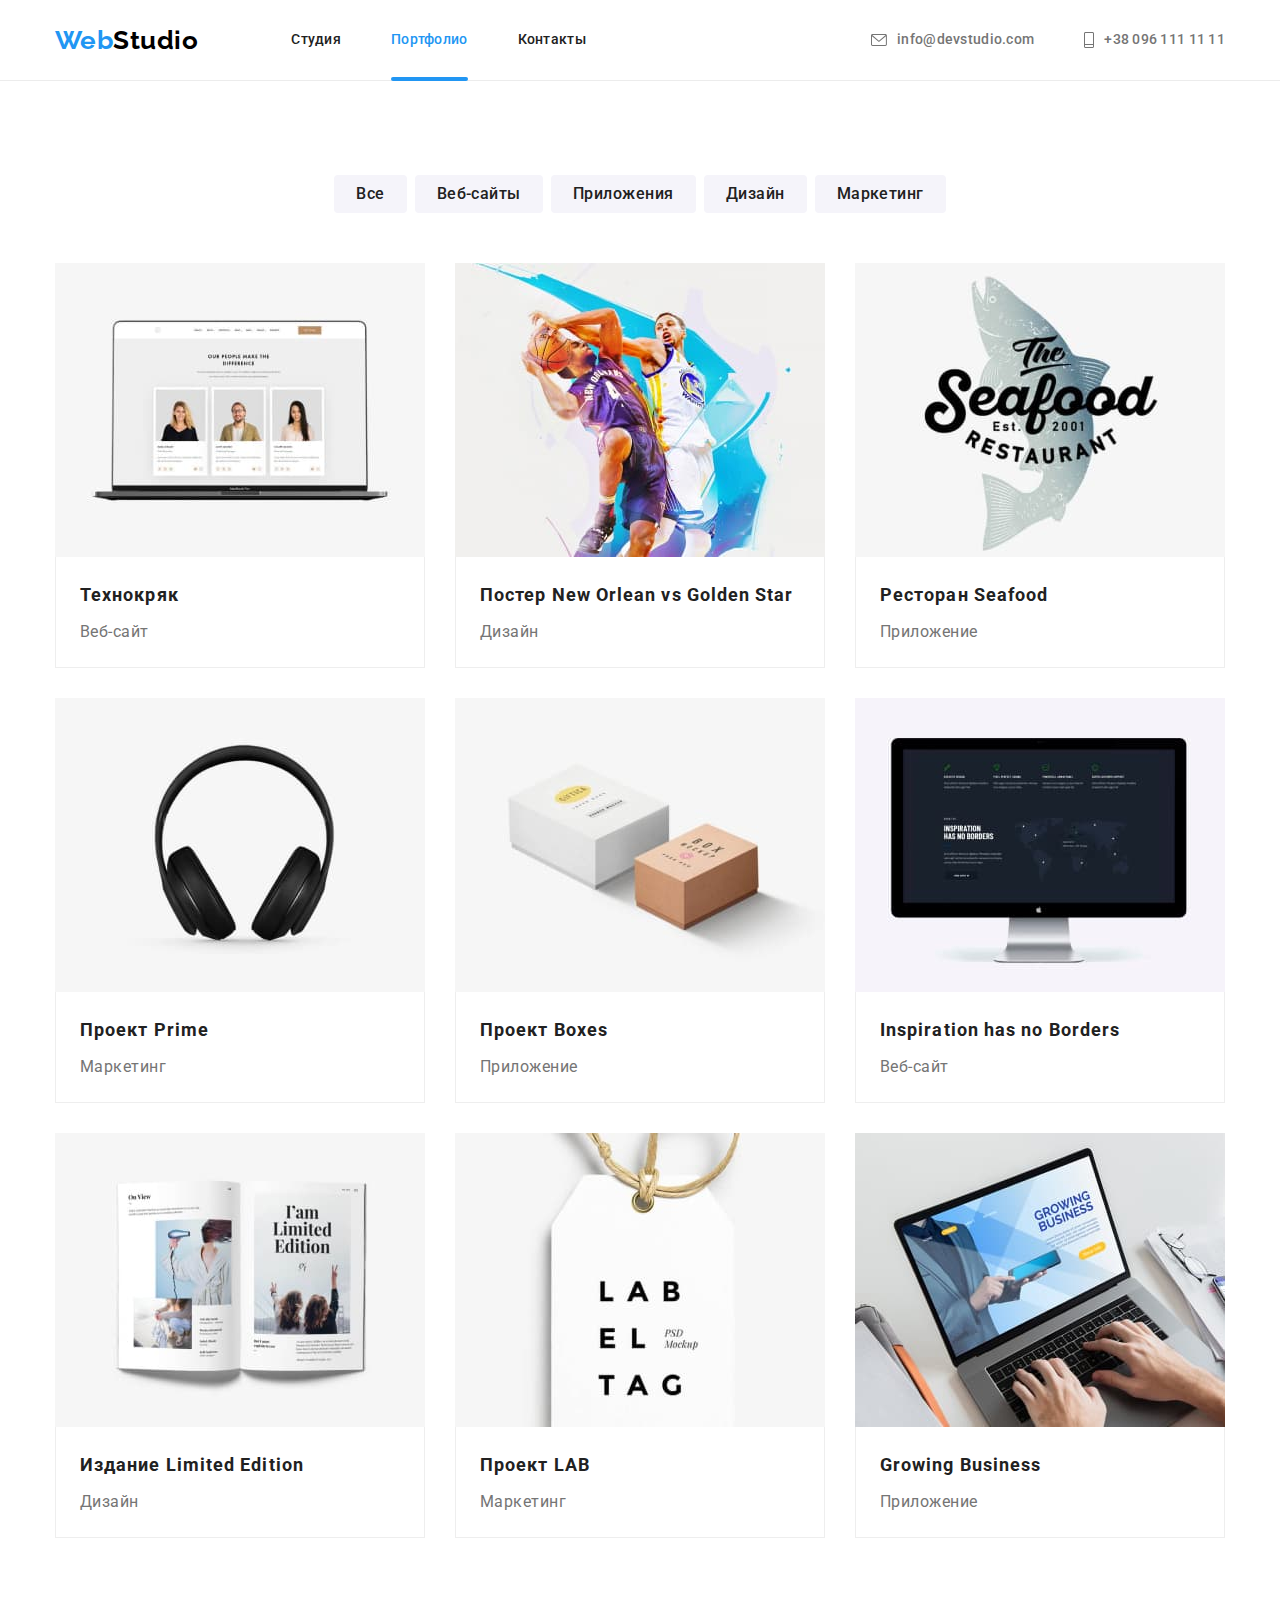
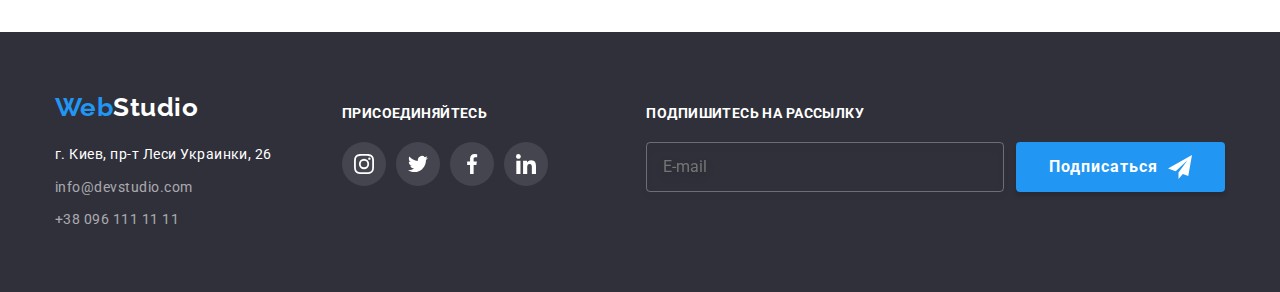
==== portfolio.html @ 1e6743eb "add pages" ====
<!DOCTYPE html>
<html lang="ru">
  <head>
    <meta charset="UTF-8" />
    <meta name="viewport" content="width=device-width, initial-scale=1.0" />
    <title>Portfolio</title>
    <link rel="preconnect" href="https://fonts.gstatic.com" />
    <link
      href="https://fonts.googleapis.com/css2?family=Raleway:wght@700&family=Roboto:wght@400;500;700;900&display=swap"
      rel="stylesheet"
    />
    <!-- <link
      href="https://cdnjs.cloudflare.com/ajax/libs/modern-normalize/1.0.0/modern-normalize.min.css"
    /> -->
    <link rel="stylesheet" href="./css/main.min.css" />
  </head>
  <body>
    <header>
      <div class="container">
        <nav>
          <a href="./index.html" class="logo"
            >Web<span class="primary-logo">Studio</span>
          </a>
          <ul class="site-nav list">
            <li class="item">
              <a href="./index.html" class="link">Студия</a>
            </li>
            <li class="item">
              <a href="" class="link current">Портфолио</a>
            </li>
            <li class="item">
              <a href="" class="link">Контакты</a>
            </li>
          </ul>
        </nav>
        <address class="address">
          <ul class="contacts list">
            <li class="item">
              <a href="mailto:info@devstudio.com" class="contacts-top">
                <svg class="contacts-icon" width="16px" height="12px">
                  <use href="./images/sprite.svg#envelope1"></use>
                </svg>
                info@devstudio.com
              </a>
            </li>
            <li class="item">
              <a href="tel:+380961111111" class="contacts-top">
                <svg class="contacts-icon" width="10px" height="16px">
                  <use href="./images/sprite.svg#Vector1"></use>
                </svg>
                +38 096 111 11 11
              </a>
            </li>
          </ul>
        </address>
      </div>
    </header>
    <main>
      <!-- Наши проекты -->
      <section class="section portfolio">
        <div class="container">
          <h1 class="section-title visually-hidden">Наши проекты</h1>

          <!-- Кнопки фильтра -->
          <ul class="list filter">
            <li>
              <button class="filter-button" type="button">Все</button>
            </li>
            <li>
              <button class="filter-button" type="button">Веб-сайты</button>
            </li>
            <li>
              <button class="filter-button" type="button">Приложения</button>
            </li>
            <li>
              <button class="filter-button" type="button">Дизайн</button>
            </li>
            <li>
              <button class="filter-button" type="button">Маркетинг</button>
            </li>
          </ul>

          <!-- Карточки проекта -->
          <ul class="list projects">
            <li class="project">
              <a href="#">
                <div class="image-content">
                  <img
                    src="./images/технокряк.jpg"
                    alt="Технокряк"
                    width="370"
                  />
                  <p class="image-text">
                    Технокряк это современная площадка распространения
                    коронавируса. Компании используют эту платформу для
                    цифрового шпионажа и атак на защищённые сервера конкурентов.
                  </p>
                </div>
                <div class="portfolio-description">
                  <h2 class="work-title">Технокряк</h2>
                  <p class="project-description">Веб-сайт</p>
                </div>
              </a>
            </li>
            <li class="project">
              <a href="#">
                <div class="image-content">
                  <img
                    src="./images/постер.jpg"
                    alt="Постер New Orlean vs Golden Star"
                    width="370"
                  />
                  <p class="image-text">
                    Технокряк это современная площадка распространения
                    коронавируса. Компании используют эту платформу для
                    цифрового шпионажа и атак на защищённые сервера конкурентов.
                  </p>
                </div>
                <div class="portfolio-description">
                  <h2 class="work-title">Постер New Orlean vs Golden Star</h2>
                  <p class="project-description">Дизайн</p>
                </div>
              </a>
            </li>
            <li class="project">
              <a href="#">
                <div class="image-content">
                  <img
                    src="./images/ресторан.jpg"
                    alt="Ресторан Seafood"
                    width="370"
                  />
                  <p class="image-text">
                    Технокряк это современная площадка распространения
                    коронавируса. Компании используют эту платформу для
                    цифрового шпионажа и атак на защищённые сервера конкурентов.
                  </p>
                </div>
                <div class="portfolio-description">
                  <h2 class="work-title">Ресторан Seafood</h2>
                  <p class="project-description">Приложение</p>
                </div>
              </a>
            </li>
            <li class="project">
              <a href="#">
                <div class="image-content">
                  <img
                    src="./images/наушники.jpg"
                    alt="Проект Prime"
                    width="370"
                  />
                  <p class="image-text">
                    Технокряк это современная площадка распространения
                    коронавируса. Компании используют эту платформу для
                    цифрового шпионажа и атак на защищённые сервера конкурентов.
                  </p>
                </div>
                <div class="portfolio-description">
                  <h2 class="work-title">Проект Prime</h2>
                  <p class="project-description">Маркетинг</p>
                </div>
              </a>
            </li>
            <li class="project">
              <a href="#">
                <div class="image-content">
                  <img
                    src="./images/коробки.jpg"
                    alt="Проект Boxes"
                    width="370"
                  />
                  <p class="image-text">
                    Технокряк это современная площадка распространения
                    коронавируса. Компании используют эту платформу для
                    цифрового шпионажа и атак на защищённые сервера конкурентов.
                  </p>
                </div>
                <div class="portfolio-description">
                  <h2 class="work-title">Проект Boxes</h2>
                  <p class="project-description">Приложение</p>
                </div>
              </a>
            </li>
            <li class="project">
              <a href="#">
                <div class="image-content">
                  <img
                    src="./images/inspirations.jpg"
                    alt="inspiration"
                    width="370"
                  />
                  <p class="image-text">
                    Технокряк это современная площадка распространения
                    коронавируса. Компании используют эту платформу для
                    цифрового шпионажа и атак на защищённые сервера конкурентов.
                  </p>
                </div>
                <div class="portfolio-description">
                  <h2 class="work-title">Inspiration has no Borders</h2>
                  <p class="project-description">Веб-сайт</p>
                </div>
              </a>
            </li>
            <li class="project">
              <a href="#">
                <div class="image-content">
                  <img
                    src="./images/издание.jpg"
                    alt="limited edition"
                    width="370"
                  />
                  <p class="image-text">
                    Технокряк это современная площадка распространения
                    коронавируса. Компании используют эту платформу для
                    цифрового шпионажа и атак на защищённые сервера конкурентов.
                  </p>
                </div>
                <div class="portfolio-description">
                  <h2 class="work-title">Издание Limited Edition</h2>
                  <p class="project-description">Дизайн</p>
                </div>
              </a>
            </li>
            <li class="project">
              <a href="#">
                <div class="image-content">
                  <img
                    src="./images/проект_lab.jpg"
                    alt="роект LAB"
                    width="370"
                  />
                  <p class="image-text">
                    Технокряк это современная площадка распространения
                    коронавируса. Компании используют эту платформу для
                    цифрового шпионажа и атак на защищённые сервера конкурентов.
                  </p>
                </div>
                <div class="portfolio-description">
                  <h2 class="work-title">Проект LAB</h2>
                  <p class="project-description">Маркетинг</p>
                </div>
              </a>
            </li>
            <li class="project">
              <a href="#">
                <div class="image-content">
                  <img
                    src="./images/growing_business.jpg"
                    alt="growing business"
                    width="370"
                  />
                  <p class="image-text">
                    Технокряк это современная площадка распространения
                    коронавируса. Компании используют эту платформу для
                    цифрового шпионажа и атак на защищённые сервера конкурентов.
                  </p>
                </div>
                <div class="portfolio-description">
                  <h2 class="work-title">Growing Business</h2>
                  <p class="project-description">Приложение</p>
                </div>
              </a>
            </li>
          </ul>
        </div>
      </section>
    </main>

    <!-- Футер -->
    <footer>
      <div class="container footer">
        <div class="container-footer">
          <a href="./index.html" class="logo footer"
            >Web<span class="secondary-logo">Studio</span>
          </a>
          <address>
            <ul class="list">
              <li class="address-item">
                <a class="address primary" href="#"
                  >г. Киев, пр-т Леси Украинки, 26</a
                >
              </li>
              <li class="address-item">
                <a class="address" href="mailto:info@devstudio.com"
                  >info@devstudio.com</a
                >
              </li>
              <li>
                <a class="address" href="tel:+380961111111"
                  >+38 096 111 11 11</a
                >
              </li>
            </ul>
          </address>
        </div>
        <div class="container-footer">
          <p>Присоединяйтесь</p>
          <ul class="social-list footer">
            <li class="socials footer">
              <a class="social-link footer" href="">
                <svg class="button-icon footer" width="20px" height="20px">
                  <use href="./images/sprite.svg#instagram1"></use>
                </svg>
              </a>
            </li>
            <li class="socials footer">
              <a class="social-link footer" href="">
                <svg class="button-icon footer" width="20px" height="20px">
                  <use href="./images/sprite.svg#twitter1"></use>
                </svg>
              </a>
            </li>
            <li class="socials footer">
              <a class="social-link footer" href="">
                <svg class="button-icon footer" width="20px" height="20px">
                  <use href="./images/sprite.svg#facebook1"></use>
                </svg>
              </a>
            </li>
            <li class="socials footer">
              <a class="social-link footer" href="">
                <svg class="button-icon footer" width="20px" height="20px">
                  <use href="./images/sprite.svg#linkedin1"></use>
                </svg>
              </a>
            </li>
          </ul>
        </div>
        <div class="container-footer subscribe">
          <p>Подпишитесь на рассылку</p>
          <form>
            <div class="form-field footer">
              <label for="mail-footer" class="form-label"></label>
              <input
                class="footer-input"
                type="email"
                name="mail-footer"
                id="mail-footer"
                placeholder="E-mail"
              />
              <button type="submit" class="button subscribe">
                Подписаться
                <svg class="subscribe-icon" width="24px" height="24px">
                  <use href="./images/sprite.svg#send"></use>
                </svg>
              </button>
            </div>
          </form>
        </div>
      </div>
    </footer>
  </body>
</html>
---- css/main.min.css ----
/*! modern-normalize v1.0.0 | MIT License | https://github.com/sindresorhus/modern-normalize */*,*::before,*::after{box-sizing:border-box}:root{-moz-tab-size:4;tab-size:4}html{line-height:1.15;-webkit-text-size-adjust:100%}body{margin:0}body{font-family:system-ui,-apple-system,"Segoe UI",Roboto,Helvetica,Arial,sans-serif,"Apple Color Emoji","Segoe UI Emoji"}hr{height:0;color:inherit}abbr[title]{text-decoration:underline dotted}b,strong{font-weight:bolder}code,kbd,samp,pre{font-family:ui-monospace, SFMono-Regular, Consolas, "Liberation Mono", Menlo, monospace;font-size:1em}small{font-size:80%}sub,sup{font-size:75%;line-height:0;position:relative;vertical-align:baseline}sub{bottom:-0.25em}sup{top:-0.5em}table{text-indent:0;border-color:inherit}button,input,optgroup,select,textarea{font-family:inherit;font-size:100%;line-height:1.15;margin:0}button,select{text-transform:none}button,[type="button"],[type="reset"],[type="submit"]{-webkit-appearance:button}::-moz-focus-inner{border-style:none;padding:0}:-moz-focusring{outline:1px dotted ButtonText}:-moz-ui-invalid{box-shadow:none}legend{padding:0}progress{vertical-align:baseline}::-webkit-inner-spin-button,::-webkit-outer-spin-button{height:auto}[type="search"]{-webkit-appearance:textfield;outline-offset:-2px}::-webkit-search-decoration{-webkit-appearance:none}::-webkit-file-upload-button{-webkit-appearance:button;font:inherit}summary{display:list-item}html{box-sizing:border-box}*,*::before,*::after{box-sizing:inherit}.container{margin-left:auto;margin-right:auto;width:1200px;padding-left:15px;padding-right:15px}body{margin:0;background-color:#fff;color:#757575;font-family:roboto, sans-serif;font-weight:400;letter-spacing:0.03em}img{display:block;max-width:100%;height:auto}h2,h3{margin-top:0px;color:#212121;text-align:center}a{display:block;text-decoration:none}section{padding-bottom:94px}.list,.team-list{padding:0;margin:0;list-style:none}.visually-hidden{position:absolute;width:1px;height:1px;margin:-1px;border:0;padding:0;clip:rect(0 0 0 0);overflow:hidden}.section-title{margin-bottom:50px;font-weight:700;font-size:36px;line-height:1.16}header{border-bottom:1px solid #ececec}header>.container,nav{display:flex;align-items:center}.contacts-icon{display:block;margin-right:10px}.contacts-top{display:flex;align-items:center;padding:32px 0px;fill:#757575;transition:all 250ms cubic-bezier(0.4, 0, 0.2, 1)}.contacts-top:hover,.contacts-top:focus{fill:#2196f3}.logo{color:#2196f3;font-family:raleway, sans-serif;font-weight:700;font-size:26px;line-height:1.19}.primary-logo{color:#000000}.secondary-logo{color:#fff}.site-nav{display:flex;margin-left:93px}.site-nav .item:not(:last-child){margin-right:50px}.site-nav a{color:#212121;font-weight:500;font-size:14px;line-height:1.14;letter-spacing:0.02em}.link{padding-top:32px;padding-bottom:32px;transition:color 250ms cubic-bezier(0.4, 0, 0.2, 1)}.site-nav .link:hover,.site-nav .link:focus,.site-nav .link.current,.contacts a:hover,.contacts a:focus{color:#2196f3}.link.current{position:relative}.site-nav .link.current::after{content:"";display:block;width:100%;height:4px;position:absolute;bottom:-1px;background:#2196f3;border-radius:2px}.contacts.list .item+.item{margin-left:50px}.contacts a{color:#757575;font-style:normal;font-weight:500;font-size:14px;line-height:1.14;letter-spacing:0.02em}.contacts.list{display:flex;align-items:center}.container>address{margin-left:auto}.section-title{margin-bottom:50px;font-weight:700;font-size:36px;line-height:1.16}.hero{max-width:1600px;height:600px;margin-left:auto;margin-right:auto;padding-top:200px;padding-bottom:200px;background-color:#2f303a;text-align:center;background-image:linear-gradient(to right, rgba(47,48,58,0.4), rgba(47,48,58,0.4)),url(../images/Hero-image.jpg);background-repeat:no-repeat;background-position:center;background-size:cover}.hero-title{margin-top:0px;margin-bottom:30px;color:#fff;letter-spacing:0.06em;text-transform:uppercase;font-weight:900;font-size:44px;line-height:1.36}.button{display:inline-block;height:50px;min-width:200px;padding:10px 32px 9px;text-align:center;font-weight:700;font-size:16px;line-height:1.88;letter-spacing:0.06em;color:#fff;background-color:#2196f3;box-shadow:0px 4px 4px rgba(0,0,0,0.15);border:1px solid transparent;border-radius:4px;cursor:pointer;transition:background-color 250ms cubic-bezier(0.4, 0, 0.2, 1)}.button:hover,.button:focus{background-color:#188ce8}.section.features{padding-top:94px}.features-title{font-weight:700;font-size:14px;line-height:1.14;letter-spacing:0.03em;text-transform:uppercase;text-align:left}.features-item{width:270px;font-size:14px;line-height:1.71}.features-icon{display:flex;align-items:center;justify-content:center;width:270px;height:120px;margin-bottom:30px;background-color:#f5f4fa;border-radius:4px}.features-item:not(:last-child){margin-right:30px}.features-list{display:flex;flex-wrap:wrap}.features-item p{margin-top:0px}.features-item h3{margin-bottom:10px}.list.doing{display:flex;flex-wrap:wrap}.item.doing{margin-right:30px;position:relative}.item.doing:nth-child(3){margin-right:0px}.doing-description{display:block;padding-top:27px;width:100%;height:70px;position:absolute;bottom:0px;background:rgba(47,48,58,0.8);color:#fff;font-weight:700;font-size:14px;line-height:1.14;letter-spacing:0.03em;text-align:center;text-transform:uppercase}.section-team{padding-top:94px}.team-list{display:flex;flex-wrap:wrap}.team-list>li{margin-right:30px;background-color:#fff;box-shadow:0px 1px 3px rgba(0,0,0,0.12),0px 1px 1px rgba(0,0,0,0.14),0px 2px 1px rgba(0,0,0,0.2);border-radius:0px 0px 4px 4px}.team-list>li:nth-child(4){margin-right:0px}.team-list img{margin-bottom:30px}.team-list h3{margin-bottom:10px}.section-team{background-color:#f5f4fa}.employee-title{font-weight:500;font-size:16px;line-height:1.19;letter-spacing:0.03em}.team-list p{margin-top:0px;margin-bottom:16px;text-align:center;font-size:16px;line-height:1.19}.social-list{display:flex;padding:0px;margin-bottom:30px;justify-content:center}.socials{display:inline-flex}.socials:not(:last-child){margin-right:10px}.social-link{display:flex;width:44px;height:44px;align-items:center;justify-content:center;border-radius:50%;fill:#afb1b8;transition:all 250ms cubic-bezier(0.4, 0, 0.2, 1)}.social-link:hover,.social-link:focus{cursor:pointer;background-color:#2196f3;border-radius:50%;fill:#fff}.section.clients{padding-top:94px}.clients-list{display:flex}.clients-item:not(:last-child){margin-right:30px}.clients-link{display:inline-flex;flex-wrap:wrap;width:170px;height:90px;align-items:center;justify-content:center;border:1px solid #afb1b8;border-radius:4px;fill:#afb1b8;transition:all 250ms cubic-bezier(0.4, 0, 0.2, 1)}.clients-link:hover,.clients-link:focus{cursor:pointer;border:1px solid #2196f3;fill:#2196f3}.container.footer{display:flex}.container-footer{display:inline-block;margin-right:70px}.container-footer.subscribe{margin-left:auto;margin-right:0px}.container.footer{display:flex}.container-footer{display:inline-block;margin-right:70px}.container-footer.subscribe{margin-left:auto;margin-right:0px}footer{padding-top:60px;padding-bottom:60px;background-color:#2f303a}.logo.footer{display:block;margin-bottom:20px}li .address{color:rgba(255,255,255,0.6);font-style:normal;font-size:14px;line-height:1.71}.address-item{padding-bottom:9px}.social-list.footer{margin:0}li .primary{color:#fff}.social-link.footer{fill:#fff;background:rgba(255,255,255,0.1);border-radius:50%}.social-link.footer:hover,.social-link.footer:focus{background:#2196f3}.container-footer>p{margin-bottom:20px;text-transform:uppercase;font-size:14px;line-height:1.14;font-weight:700;letter-spacing:0.03em;color:#fff}.form-field.footer{display:flex;flex-direction:row}.button.subscribe{display:inline-flex;align-items:center}.subscribe-icon{margin-left:10px;fill:#fff}.form-field .footer-input{padding-left:16px}.list.filter{display:flex;margin-bottom:50px;justify-content:center}.list.filter>li:not(:last-child){margin-right:8px}.filter-button{padding:6px 22px;text-align:center;font-family:roboto, sans-serif;color:#212121;font-weight:500;font-size:16px;line-height:1.62;letter-spacing:0.03em;background-color:#f5f4fa;border-radius:4px;border-style:none;cursor:pointer;transition:all 250ms cubic-bezier(0.4, 0, 0.2, 1)}.filter-button:hover,.filter-button:focus{padding:6px 22px;text-align:center;font-family:inherit;color:#fff;font-weight:500;font-size:16px;line-height:1.62;letter-spacing:0.03em;background-color:#2196f3;border-radius:4px;border-style:none;box-shadow:0px 3px 1px rgba(0,0,0,0.1),0px 1px 2px rgba(0,0,0,0.08),0px 2px 2px rgba(0,0,0,0.12)}.list.projects{display:flex;flex-wrap:wrap}.projects a{color:#757575;transition:250ms cubic-bezier(0.4, 0, 0.2, 1)}.project{box-sizing:border-box;width:370px;margin-right:30px;margin-bottom:30px;background-color:#fff}.projects a:hover,.projects a:focus{box-shadow:0px 1px 1px rgba(0,0,0,0.12),0px 4px 4px rgba(0,0,0,0.06),1px 4px 6px rgba(0,0,0,0.16)}.project:nth-child(3n){margin-right:0px}.work-title{margin-bottom:4px;text-align:left;font-weight:700;font-size:18px;line-height:2;letter-spacing:0.06em}.project-description{margin-top:0px;margin-bottom:0px;font-size:16px;line-height:1.87}.section.portfolio{padding-top:94px;padding-bottom:64px}.portfolio-description{padding:20px 24px;background-color:#fff;border-right:1px solid #eee;border-bottom:1px solid #eee;border-left:1px solid #eee}.image-content{position:relative;overflow:hidden}.image-text{position:absolute;top:0;left:0;opacity:0;transform:translateY(100%);transition:250ms cubic-bezier(0.4, 0, 0.2, 1);width:100%;height:100%;margin:0px;padding:63px 24px;overflow:hidden;background:rgba(33,150,243,0.9);color:#fff;font-weight:400;font-size:18px;line-height:1.56;letter-spacing:0.03em}.projects a:hover .image-text,.projects a:focus .image-text{opacity:1;transform:translateY(0)}.backdrop{position:fixed;top:0;left:0;width:100%;height:100%;opacity:1;transition:opacity 250ms cubic-bezier(0.4, 0, 0.2, 1);background:rgba(0,0,0,0.2)}.backdrop.is-hidden{opacity:0;pointer-events:none}.backdrop.is-hidden .modal{transform:translate(-50%, -50%) scale(1.1)}.modal{position:absolute;top:50%;left:50%;width:528px;height:581px;padding:40px;background:#fff;box-shadow:0px 1px 3px rgba(0,0,0,0.12),0px 1px 1px rgba(0,0,0,0.14),0px 2px 1px rgba(0,0,0,0.2);border-radius:4px;text-align:center;transform:translate(-50%, -50%) scale(1);transition:transform 250ms cubic-bezier(0.4, 0, 0.2, 1)}.modal-button{position:absolute;display:flex;top:8px;right:8px;padding:0px;margin:0px;width:30px;height:30px;align-items:center;justify-content:center;background:#fff;border:1px solid rgba(0,0,0,0.1);border-radius:50%;cursor:pointer;transition:fill 250ms cubic-bezier(0.4, 0, 0.2, 1)}.modal-button:hover,.modal-button:focus{fill:#2196f3}.form-title{display:block;margin-bottom:12px;font-weight:700;font-size:20px;line-height:1.15;text-align:center;letter-spacing:0.03em;color:#212121}.form-field{position:relative;margin-bottom:10px;display:flex;flex-direction:column;text-align:start}.form-field.textarea{margin-bottom:20px}.form-field label{margin-bottom:4px}.form-field input{box-sizing:border-box;height:40px;padding-left:42px;border-radius:4px;border:1px solid rgba(33,33,33,0.2)}textarea{box-sizing:border-box;height:120px;resize:none;padding:12px 16px;border-radius:4px;border:1px solid rgba(33,33,33,0.2);font-family:roboto, sans-serif;font-weight:400;letter-spacing:0.03em}.form-label{font-weight:400;font-size:12px;line-height:1.17;letter-spacing:0.01em;color:#757575;cursor:pointer}.label{cursor:pointer}.form-field textarea::placeholder{font-weight:400;font-size:14px;line-height:1.14;letter-spacing:0.01em;color:rgba(117,117,117,0.5)}.form-field .footer-input{width:358px;height:50px;margin-right:12px;background:none;border:1px solid rgba(255,255,255,0.3);box-sizing:border-box;filter:drop-shadow(0px 4px 4px rgba(0,0,0,0.15));border-radius:4px;color:#fff}.form-icon{display:inline-block;position:absolute;left:12px;bottom:11px;transition:fill 250ms cubic-bezier(0.4, 0, 0.2, 1)}.form-input:focus ~ .form-icon{fill:#2196f3}.form-input:focus,textarea:focus{outline:transparent;border-color:#2196f3;transition:border-color 250ms cubic-bezier(0.4, 0, 0.2, 1)}.accept{display:inline-flex;margin-bottom:30px;font-size:14px}.accept-link{display:inline;text-decoration:underline;margin-left:4px;color:#2196f3}.checkbox{position:absolute;width:1px;height:1px;margin:-1px;border:0;padding:0;clip:rect(0 0 0 0);overflow:hidden}.label{position:relative;display:inline-flex}.check-icon{display:inline-block;width:16px;height:15px;margin-right:8px;border:2px solid #212121;border-radius:2px;transition:250ms cubic-bezier(0.4, 0, 0.2, 1)}.checkbox:checked ~ .check-icon{background-color:#2196f3;border-color:#2196f3}.checkbox:checked ~ .check-svg{opacity:1}.check-svg{position:absolute;top:0px;left:0px;opacity:0;transition:opacity 250ms cubic-bezier(0.4, 0, 0.2, 1)}
/*# sourceMappingURL=main.min.css.map */
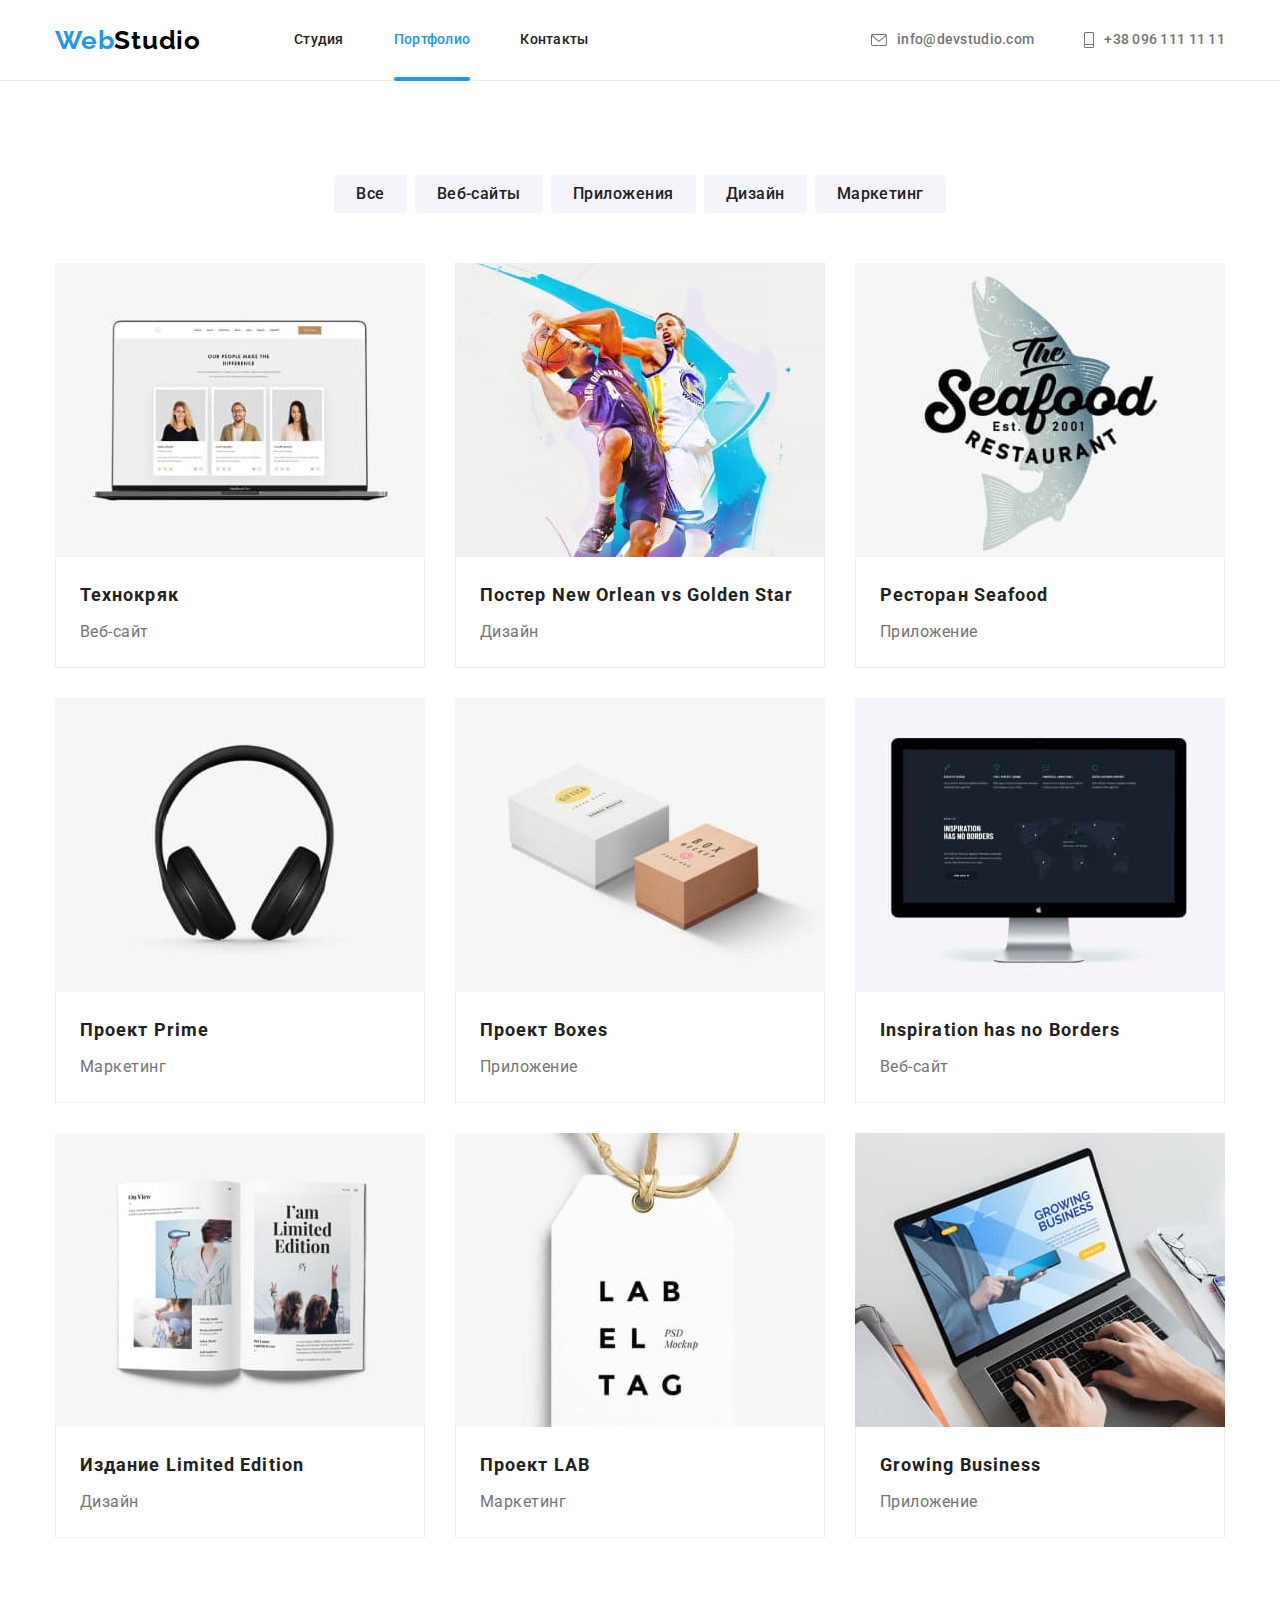
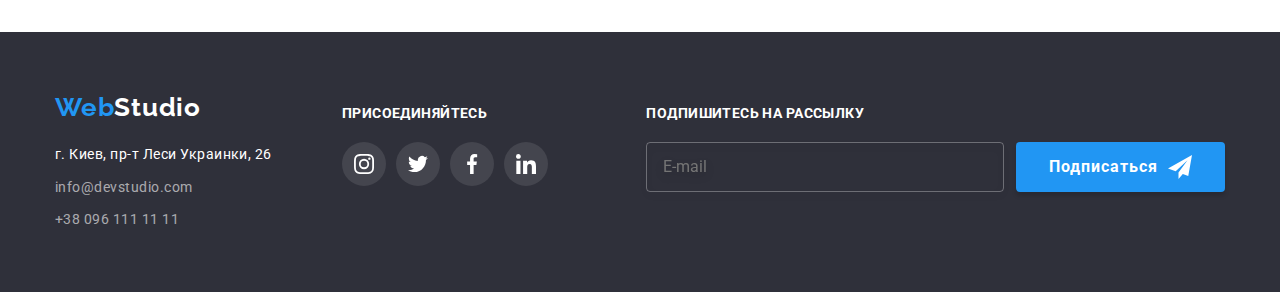
==== commit 86632b79: "add mixins and placeholders" ====
--- a/portfolio.html
+++ b/portfolio.html
@@ -275,7 +275,7 @@
             >Web<span class="secondary-logo">Studio</span>
           </a>
           <address>
-            <ul class="list">
+            <ul class="footer-list">
               <li class="address-item">
                 <a class="address primary" href="#"
                   >г. Киев, пр-т Леси Украинки, 26</a
@@ -286,7 +286,7 @@
                   >info@devstudio.com</a
                 >
               </li>
-              <li>
+              <li class="address-item">
                 <a class="address" href="tel:+380961111111"
                   >+38 096 111 11 11</a
                 >
@@ -299,28 +299,28 @@
           <ul class="social-list footer">
             <li class="socials footer">
               <a class="social-link footer" href="">
-                <svg class="button-icon footer" width="20px" height="20px">
+                <svg width="20px" height="20px">
                   <use href="./images/sprite.svg#instagram1"></use>
                 </svg>
               </a>
             </li>
             <li class="socials footer">
               <a class="social-link footer" href="">
-                <svg class="button-icon footer" width="20px" height="20px">
+                <svg width="20px" height="20px">
                   <use href="./images/sprite.svg#twitter1"></use>
                 </svg>
               </a>
             </li>
             <li class="socials footer">
               <a class="social-link footer" href="">
-                <svg class="button-icon footer" width="20px" height="20px">
+                <svg width="20px" height="20px">
                   <use href="./images/sprite.svg#facebook1"></use>
                 </svg>
               </a>
             </li>
             <li class="socials footer">
               <a class="social-link footer" href="">
-                <svg class="button-icon footer" width="20px" height="20px">
+                <svg width="20px" height="20px">
                   <use href="./images/sprite.svg#linkedin1"></use>
                 </svg>
               </a>
--- a/css/main.min.css
+++ b/css/main.min.css
@@ -1,3 +1,3 @@
 /*! modern-normalize v1.0.0 | MIT License | https://github.com/sindresorhus/modern-normalize */*,*::before,*::after{box-sizing:border-box}:root{-moz-tab-size:4;tab-size:4}html{line-height:1.15;-webkit-text-size-adjust:100%}body{margin:0}body{font-family:system-ui,-apple-system,"Segoe UI",Roboto,Helvetica,Arial,sans-serif,"Apple Color Emoji","Segoe UI Emoji"}hr{height:0;color:inherit}abbr[title]{text-decoration:underline dotted}b,strong{font-weight:bolder}code,kbd,samp,pre{font-family:ui-monospace, SFMono-Regular, Consolas, "Liberation Mono", Menlo,- monospace;font-size:1em}small{font-size:80%}sub,sup{font-size:75%;line-height:0;position:relative;vertical-align:baseline}sub{bottom:-0.25em}sup{top:-0.5em}table{text-indent:0;border-color:inherit}button,input,optgroup,select,textarea{font-family:inherit;font-size:100%;line-height:1.15;margin:0}button,select{text-transform:none}button,[type="button"],[type="reset"],[type="submit"]{-webkit-appearance:button}::-moz-focus-inner{border-style:none;padding:0}:-moz-focusring{outline:1px dotted ButtonText}:-moz-ui-invalid{box-shadow:none}legend{padding:0}progress{vertical-align:baseline}::-webkit-inner-spin-button,::-webkit-outer-spin-button{height:auto}[type="search"]{-webkit-appearance:textfield;outline-offset:-2px}::-webkit-search-decoration{-webkit-appearance:none}::-webkit-file-upload-button{-webkit-appearance:button;font:inherit}summary{display:list-item}html{box-sizing:border-box}*,*::before,*::after{box-sizing:inherit}.container{margin-left:auto;margin-right:auto;width:1200px;padding-left:15px;padding-right:15px}body{margin:0;background-color:#fff;color:#757575;font-family:roboto, sans-serif;font-weight:400;letter-spacing:0.03em}img{display:block;max-width:100%;height:auto}h2,h3{margin-top:0px;color:#212121;text-align:center}a{display:block;text-decoration:none}section{padding-bottom:94px}.list,.team-list{padding:0;margin:0;list-style:none}.visually-hidden{position:absolute;width:1px;height:1px;margin:-1px;border:0;padding:0;clip:rect(0 0 0 0);overflow:hidden}.section-title{margin-bottom:50px;font-weight:700;font-size:36px;line-height:1.16}header{border-bottom:1px solid #ececec}header>.container,nav{display:flex;align-items:center}.contacts-icon{display:block;margin-right:10px}.contacts-top{display:flex;align-items:center;padding:32px 0px;fill:#757575;transition:all 250ms cubic-bezier(0.4, 0, 0.2, 1)}.contacts-top:hover,.contacts-top:focus{fill:#2196f3}.logo{color:#2196f3;font-family:raleway, sans-serif;font-weight:700;font-size:26px;line-height:1.19}.primary-logo{color:#000000}.secondary-logo{color:#fff}.site-nav{display:flex;margin-left:93px}.site-nav .item:not(:last-child){margin-right:50px}.site-nav a{color:#212121;font-weight:500;font-size:14px;line-height:1.14;letter-spacing:0.02em}.link{padding-top:32px;padding-bottom:32px;transition:color 250ms cubic-bezier(0.4, 0, 0.2, 1)}.site-nav .link:hover,.site-nav .link:focus,.site-nav .link.current,.contacts a:hover,.contacts a:focus{color:#2196f3}.link.current{position:relative}.site-nav .link.current::after{content:"";display:block;width:100%;height:4px;position:absolute;bottom:-1px;background:#2196f3;border-radius:2px}.contacts.list .item+.item{margin-left:50px}.contacts a{color:#757575;font-style:normal;font-weight:500;font-size:14px;line-height:1.14;letter-spacing:0.02em}.contacts.list{display:flex;align-items:center}.container>address{margin-left:auto}.section-title{margin-bottom:50px;font-weight:700;font-size:36px;line-height:1.16}.hero{max-width:1600px;height:600px;margin-left:auto;margin-right:auto;padding-top:200px;padding-bottom:200px;background-color:#2f303a;text-align:center;background-image:linear-gradient(to right, rgba(47,48,58,0.4), rgba(47,48,58,0.4)),url(../images/Hero-image.jpg);background-repeat:no-repeat;background-position:center;background-size:cover}.hero-title{margin-top:0px;margin-bottom:30px;color:#fff;letter-spacing:0.06em;text-transform:uppercase;font-weight:900;font-size:44px;line-height:1.36}.button{display:inline-block;height:50px;min-width:200px;padding:10px 32px 9px;text-align:center;font-weight:700;font-size:16px;line-height:1.88;letter-spacing:0.06em;color:#fff;background-color:#2196f3;box-shadow:0px 4px 4px rgba(0,0,0,0.15);border:1px solid transparent;border-radius:4px;cursor:pointer;transition:background-color 250ms cubic-bezier(0.4, 0, 0.2, 1)}.button:hover,.button:focus{background-color:#188ce8}.section.features{padding-top:94px}.features-title{font-weight:700;font-size:14px;line-height:1.14;letter-spacing:0.03em;text-transform:uppercase;text-align:left}.features-item{width:270px;font-size:14px;line-height:1.71}.features-icon{display:flex;align-items:center;justify-content:center;width:270px;height:120px;margin-bottom:30px;background-color:#f5f4fa;border-radius:4px}.features-item:not(:last-child){margin-right:30px}.features-list{display:flex;flex-wrap:wrap}.features-item p{margin-top:0px}.features-item h3{margin-bottom:10px}.list.doing{display:flex;flex-wrap:wrap}.item.doing{margin-right:30px;position:relative}.item.doing:nth-child(3){margin-right:0px}.doing-description{display:block;padding-top:27px;width:100%;height:70px;position:absolute;bottom:0px;background:rgba(47,48,58,0.8);color:#fff;font-weight:700;font-size:14px;line-height:1.14;letter-spacing:0.03em;text-align:center;text-transform:uppercase}.section-team{padding-top:94px}.team-list{display:flex;flex-wrap:wrap}.team-list>li{margin-right:30px;background-color:#fff;box-shadow:0px 1px 3px rgba(0,0,0,0.12),0px 1px 1px rgba(0,0,0,0.14),0px 2px 1px rgba(0,0,0,0.2);border-radius:0px 0px 4px 4px}.team-list>li:nth-child(4){margin-right:0px}.team-list img{margin-bottom:30px}.team-list h3{margin-bottom:10px}.section-team{background-color:#f5f4fa}.employee-title{font-weight:500;font-size:16px;line-height:1.19;letter-spacing:0.03em}.team-list p{margin-top:0px;margin-bottom:16px;text-align:center;font-size:16px;line-height:1.19}.social-list{display:flex;padding:0px;margin-bottom:30px;justify-content:center}.socials{display:inline-flex}.socials:not(:last-child){margin-right:10px}.social-link{display:flex;width:44px;height:44px;align-items:center;justify-content:center;border-radius:50%;fill:#afb1b8;transition:all 250ms cubic-bezier(0.4, 0, 0.2, 1)}.social-link:hover,.social-link:focus{cursor:pointer;background-color:#2196f3;border-radius:50%;fill:#fff}.section.clients{padding-top:94px}.clients-list{display:flex}.clients-item:not(:last-child){margin-right:30px}.clients-link{display:inline-flex;flex-wrap:wrap;width:170px;height:90px;align-items:center;justify-content:center;border:1px solid #afb1b8;border-radius:4px;fill:#afb1b8;transition:all 250ms cubic-bezier(0.4, 0, 0.2, 1)}.clients-link:hover,.clients-link:focus{cursor:pointer;border:1px solid #2196f3;fill:#2196f3}.container.footer{display:flex}.container-footer{display:inline-block;margin-right:70px}.container-footer.subscribe{margin-left:auto;margin-right:0px}.container.footer{display:flex}.container-footer{display:inline-block;margin-right:70px}.container-footer.subscribe{margin-left:auto;margin-right:0px}footer{padding-top:60px;padding-bottom:60px;background-color:#2f303a}.logo.footer{display:block;margin-bottom:20px}li .address{color:rgba(255,255,255,0.6);font-style:normal;font-size:14px;line-height:1.71}.address-item{padding-bottom:9px}.social-list.footer{margin:0}li .primary{color:#fff}.social-link.footer{fill:#fff;background:rgba(255,255,255,0.1);border-radius:50%}.social-link.footer:hover,.social-link.footer:focus{background:#2196f3}.container-footer>p{margin-bottom:20px;text-transform:uppercase;font-size:14px;line-height:1.14;font-weight:700;letter-spacing:0.03em;color:#fff}.form-field.footer{display:flex;flex-direction:row}.button.subscribe{display:inline-flex;align-items:center}.subscribe-icon{margin-left:10px;fill:#fff}.form-field .footer-input{padding-left:16px}.list.filter{display:flex;margin-bottom:50px;justify-content:center}.list.filter>li:not(:last-child){margin-right:8px}.filter-button{padding:6px 22px;text-align:center;font-family:roboto, sans-serif;color:#212121;font-weight:500;font-size:16px;line-height:1.62;letter-spacing:0.03em;background-color:#f5f4fa;border-radius:4px;border-style:none;cursor:pointer;transition:all 250ms cubic-bezier(0.4, 0, 0.2, 1)}.filter-button:hover,.filter-button:focus{padding:6px 22px;text-align:center;font-family:inherit;color:#fff;font-weight:500;font-size:16px;line-height:1.62;letter-spacing:0.03em;background-color:#2196f3;border-radius:4px;border-style:none;box-shadow:0px 3px 1px rgba(0,0,0,0.1),0px 1px 2px rgba(0,0,0,0.08),0px 2px 2px rgba(0,0,0,0.12)}.list.projects{display:flex;flex-wrap:wrap}.projects a{color:#757575;transition:250ms cubic-bezier(0.4, 0, 0.2, 1)}.project{box-sizing:border-box;width:370px;margin-right:30px;margin-bottom:30px;background-color:#fff}.projects a:hover,.projects a:focus{box-shadow:0px 1px 1px rgba(0,0,0,0.12),0px 4px 4px rgba(0,0,0,0.06),1px 4px 6px rgba(0,0,0,0.16)}.project:nth-child(3n){margin-right:0px}.work-title{margin-bottom:4px;text-align:left;font-weight:700;font-size:18px;line-height:2;letter-spacing:0.06em}.project-description{margin-top:0px;margin-bottom:0px;font-size:16px;line-height:1.87}.section.portfolio{padding-top:94px;padding-bottom:64px}.portfolio-description{padding:20px 24px;background-color:#fff;border-right:1px solid #eee;border-bottom:1px solid #eee;border-left:1px solid #eee}.image-content{position:relative;overflow:hidden}.image-text{position:absolute;top:0;left:0;opacity:0;transform:translateY(100%);transition:250ms cubic-bezier(0.4, 0, 0.2, 1);width:100%;height:100%;margin:0px;padding:63px 24px;overflow:hidden;background:rgba(33,150,243,0.9);color:#fff;font-weight:400;font-size:18px;line-height:1.56;letter-spacing:0.03em}.projects a:hover .image-text,.projects a:focus .image-text{opacity:1;transform:translateY(0)}.backdrop{position:fixed;top:0;left:0;width:100%;height:100%;opacity:1;transition:opacity 250ms cubic-bezier(0.4, 0, 0.2, 1);background:rgba(0,0,0,0.2)}.backdrop.is-hidden{opacity:0;pointer-events:none}.backdrop.is-hidden .modal{transform:translate(-50%, -50%) scale(1.1)}.modal{position:absolute;top:50%;left:50%;width:528px;height:581px;padding:40px;background:#fff;box-shadow:0px 1px 3px rgba(0,0,0,0.12),0px 1px 1px rgba(0,0,0,0.14),0px 2px 1px rgba(0,0,0,0.2);border-radius:4px;text-align:center;transform:translate(-50%, -50%) scale(1);transition:transform 250ms cubic-bezier(0.4, 0, 0.2, 1)}.modal-button{position:absolute;display:flex;top:8px;right:8px;padding:0px;margin:0px;width:30px;height:30px;align-items:center;justify-content:center;background:#fff;border:1px solid rgba(0,0,0,0.1);border-radius:50%;cursor:pointer;transition:fill 250ms cubic-bezier(0.4, 0, 0.2, 1)}.modal-button:hover,.modal-button:focus{fill:#2196f3}.form-title{display:block;margin-bottom:12px;font-weight:700;font-size:20px;line-height:1.15;text-align:center;letter-spacing:0.03em;color:#212121}.form-field{position:relative;margin-bottom:10px;display:flex;flex-direction:column;text-align:start}.form-field.textarea{margin-bottom:20px}.form-field label{margin-bottom:4px}.form-field input{box-sizing:border-box;height:40px;padding-left:42px;border-radius:4px;border:1px solid rgba(33,33,33,0.2)}textarea{box-sizing:border-box;height:120px;resize:none;padding:12px 16px;border-radius:4px;border:1px solid rgba(33,33,33,0.2);font-family:roboto, sans-serif;font-weight:400;letter-spacing:0.03em}.form-label{font-weight:400;font-size:12px;line-height:1.17;letter-spacing:0.01em;color:#757575;cursor:pointer}.label{cursor:pointer}.form-field textarea::placeholder{font-weight:400;font-size:14px;line-height:1.14;letter-spacing:0.01em;color:rgba(117,117,117,0.5)}.form-field .footer-input{width:358px;height:50px;margin-right:12px;background:none;border:1px solid rgba(255,255,255,0.3);box-sizing:border-box;filter:drop-shadow(0px 4px 4px rgba(0,0,0,0.15));border-radius:4px;color:#fff}.form-icon{display:inline-block;position:absolute;left:12px;bottom:11px;transition:fill 250ms cubic-bezier(0.4, 0, 0.2, 1)}.form-input:focus ~ .form-icon{fill:#2196f3}.form-input:focus,textarea:focus{outline:transparent;border-color:#2196f3;transition:border-color 250ms cubic-bezier(0.4, 0, 0.2, 1)}.accept{display:inline-flex;margin-bottom:30px;font-size:14px}.accept-link{display:inline;text-decoration:underline;margin-left:4px;color:#2196f3}.checkbox{position:absolute;width:1px;height:1px;margin:-1px;border:0;padding:0;clip:rect(0 0 0 0);overflow:hidden}.label{position:relative;display:inline-flex}.check-icon{display:inline-block;width:16px;height:15px;margin-right:8px;border:2px solid #212121;border-radius:2px;transition:250ms cubic-bezier(0.4, 0, 0.2, 1)}.checkbox:checked ~ .check-icon{background-color:#2196f3;border-color:#2196f3}.checkbox:checked ~ .check-svg{opacity:1}.check-svg{position:absolute;top:0px;left:0px;opacity:0;transition:opacity 250ms cubic-bezier(0.4, 0, 0.2, 1)}
+ monospace;font-size:1em}small{font-size:80%}sub,sup{font-size:75%;line-height:0;position:relative;vertical-align:baseline}sub{bottom:-0.25em}sup{top:-0.5em}table{text-indent:0;border-color:inherit}button,input,optgroup,select,textarea{font-family:inherit;font-size:100%;line-height:1.15;margin:0}button,select{text-transform:none}button,[type="button"],[type="reset"],[type="submit"]{-webkit-appearance:button}::-moz-focus-inner{border-style:none;padding:0}:-moz-focusring{outline:1px dotted ButtonText}:-moz-ui-invalid{box-shadow:none}legend{padding:0}progress{vertical-align:baseline}::-webkit-inner-spin-button,::-webkit-outer-spin-button{height:auto}[type="search"]{-webkit-appearance:textfield;outline-offset:-2px}::-webkit-search-decoration{-webkit-appearance:none}::-webkit-file-upload-button{-webkit-appearance:button;font:inherit}summary{display:list-item}.visually-hidden{position:absolute;width:1px;height:1px;margin:-1px;border:0;padding:0;clip:rect(0 0 0 0);overflow:hidden}.site-nav,.site-nav .item,.contacts.list,.features-list,.list.doing,.team-list,.clients-list,.address-item,.footer-list,.list.filter,.list.projects{padding:0;margin:0;list-style:none}.section-title,.features-title,.employee-title,.work-title{margin-top:0px;color:#212121;text-align:center}html{box-sizing:border-box}*,*::before,*::after{box-sizing:inherit}.container{margin-left:auto;margin-right:auto;width:1200px;padding-left:15px;padding-right:15px}body{margin:0;background-color:#fff;color:#757575;font-family:roboto, sans-serif;font-weight:400;letter-spacing:0.03em}img{display:block;max-width:100%;height:auto}a{display:block;text-decoration:none}section{padding-bottom:94px}.section-title{margin-bottom:50px;font-weight:700;font-size:36px;line-height:1.16}.button{display:inline-block;height:50px;min-width:200px;padding:10px 32px 9px;text-align:center;font-weight:700;font-size:16px;line-height:1.88;letter-spacing:.06em;font-family:Roboto;color:#fff;background-color:#2196f3;box-shadow:0px 4px 4px rgba(0,0,0,0.15);border:1px solid transparent;border-radius:4px;cursor:pointer;transition:background-color 250ms cubic-bezier(0.4, 0, 0.2, 1)}.button:hover,.button:focus{background-color:#188ce8}.button.subscribe{display:inline-flex;align-items:center;justify-content:center}header{border-bottom:1px solid #ececec}header>.container,nav{display:flex;align-items:center;justify-content:center}.contacts-icon{display:block;margin-right:10px}.contacts-top{display:flex;align-items:center;justify-content:center;padding:32px 0px;fill:#757575;transition:all 250ms cubic-bezier(0.4, 0, 0.2, 1)}.contacts-top:hover,.contacts-top:focus{fill:#2196f3}.site-nav{display:flex;margin-left:93px}.site-nav a{color:#212121;font-weight:500;font-size:14px;line-height:1.14;letter-spacing:.02em;font-family:Roboto}.site-nav .item:not(:last-child){margin-right:50px}.link{padding-top:32px;padding-bottom:32px;transition:color 250ms cubic-bezier(0.4, 0, 0.2, 1)}.site-nav .link:hover,.site-nav .link:focus,.site-nav .link.current,.contacts a:hover,.contacts a:focus{color:#2196f3}.link.current{position:relative}.site-nav .link.current::after{content:"";display:block;width:100%;height:4px;position:absolute;bottom:-1px;background:#2196f3;border-radius:2px}.contacts.list .item+.item{margin-left:50px}.contacts a{color:#757575;font-style:normal;font-weight:500;font-size:14px;line-height:1.14;letter-spacing:.02em;font-family:Roboto}.contacts.list{display:flex;align-items:center;justify-content:center}.container>address{margin-left:auto}.logo{color:#2196f3;font-weight:700;font-size:26px;line-height:1.19;letter-spacing:.03em;font-family:raleway}.logo.footer{display:block;margin-bottom:20px}.primary-logo{color:#000000}.secondary-logo{color:#fff}.hero{max-width:1600px;height:600px;margin-left:auto;margin-right:auto;padding-top:200px;padding-bottom:200px;background-color:#2f303a;text-align:center;background-image:linear-gradient(to right, rgba(47,48,58,0.4), rgba(47,48,58,0.4)),url(../images/Hero-image.jpg);background-repeat:no-repeat;background-position:center;background-size:cover}.hero-title{margin-top:0px;margin-bottom:30px;color:#fff;font-weight:900;font-size:44px;line-height:1.36;letter-spacing:.06em;font-family:Roboto;text-transform:uppercase}.section.features{padding-top:94px}.features-title{font-weight:700;font-size:14px;line-height:1.14;letter-spacing:.03em;font-family:Roboto;text-transform:uppercase;text-align:left}.features-item{width:270px;font-size:14px;line-height:1.71}.features-item:not(:last-child){margin-right:30px}.features-item p{margin-top:0px}.features-item h3{margin-bottom:10px}.features-icon{display:flex;align-items:center;justify-content:center;width:270px;height:120px;margin-bottom:30px;background-color:#f5f4fa;border-radius:4px}.features-list{display:flex;flex-wrap:wrap}.list.doing{display:flex;flex-wrap:wrap}.item.doing{margin-right:30px;position:relative}.item.doing:nth-child(3){margin-right:0px}.doing-description{display:block;padding-top:27px;width:100%;height:70px;position:absolute;bottom:0px;background:rgba(47,48,58,0.8);color:#fff;font-weight:700;font-size:14px;line-height:1.14;letter-spacing:.03em;font-family:Roboto;text-align:center;text-transform:uppercase}.section-team{padding-top:94px;background-color:#f5f4fa}.team-list{display:flex;flex-wrap:wrap}.team-list img{margin-bottom:30px}.team-list h3{margin-bottom:10px}.team-list p{margin-top:0px;margin-bottom:16px;text-align:center;font-size:16px;line-height:1.19}.team-list>li{margin-right:30px;background-color:#fff;box-shadow:0px 1px 3px rgba(0,0,0,0.12),0px 1px 1px rgba(0,0,0,0.14),0px 2px 1px rgba(0,0,0,0.2);border-radius:0px 0px 4px 4px}.team-list>li:nth-child(4){margin-right:0px}.employee-title{font-weight:500;font-size:16px;line-height:1.19;letter-spacing:.03em;font-family:Roboto}.social-list{display:flex;padding:0px;margin-bottom:30px;justify-content:center}.socials{display:inline-flex}.socials:not(:last-child){margin-right:10px}.social-link{display:flex;align-items:center;justify-content:center;width:44px;height:44px;border-radius:50%;fill:#afb1b8;transition:all 250ms cubic-bezier(0.4, 0, 0.2, 1)}.social-link:hover,.social-link:focus{cursor:pointer;background-color:#2196f3;border-radius:50%;fill:#fff}.section.clients{padding-top:94px}.clients-list{display:flex}.clients-item:not(:last-child){margin-right:30px}.clients-link{display:inline-flex;align-items:center;justify-content:center;flex-wrap:wrap;width:170px;height:90px;border:1px solid #afb1b8;border-radius:4px;fill:#afb1b8;transition:all 250ms cubic-bezier(0.4, 0, 0.2, 1)}.clients-link:hover,.clients-link:focus{cursor:pointer;border:1px solid #2196f3;fill:#2196f3}.container.footer{display:flex}.container-footer{display:inline-block;margin-right:70px}.container-footer.subscribe{margin-left:auto;margin-right:0px}footer{padding-top:60px;padding-bottom:60px;background-color:#2f303a}li .address{color:rgba(255,255,255,0.6);font-style:normal;font-size:14px;line-height:1.71}.address-item{padding-bottom:0px}.address-item:not(:last-child){padding-bottom:9px}.social-list.footer{margin:0}li .primary{color:#fff}.social-link.footer{fill:#fff;background:rgba(255,255,255,0.1);border-radius:50%}.social-link.footer:hover,.social-link.footer:focus{background:#2196f3}.container-footer>p{margin-bottom:20px;text-transform:uppercase;font-weight:700;font-size:14px;line-height:1.14;letter-spacing:.03em;font-family:Roboto;color:#fff}.subscribe-icon{margin-left:10px;fill:#fff}.list.filter{display:flex;align-items:center;justify-content:center;margin-bottom:50px}.list.filter>li:not(:last-child){margin-right:8px}.filter-button{padding:6px 22px;text-align:center;font-family:roboto, sans-serif;color:#212121;font-weight:500;font-size:16px;line-height:1.62;letter-spacing:.03em;font-family:Roboto;background-color:#f5f4fa;border-radius:4px;border-style:none;cursor:pointer;transition:all 250ms cubic-bezier(0.4, 0, 0.2, 1)}.filter-button:hover,.filter-button:focus{color:#fff;background-color:#2196f3;box-shadow:0px 3px 1px rgba(0,0,0,0.1),0px 1px 2px rgba(0,0,0,0.08),0px 2px 2px rgba(0,0,0,0.12)}.list.projects{display:flex;flex-wrap:wrap}.projects a{color:#757575;transition:250ms cubic-bezier(0.4, 0, 0.2, 1)}.projects a:hover,.projects a:focus{box-shadow:0px 1px 1px rgba(0,0,0,0.12),0px 4px 4px rgba(0,0,0,0.06),1px 4px 6px rgba(0,0,0,0.16)}.project{box-sizing:border-box;width:370px;margin-right:30px;margin-bottom:30px;background-color:#fff}.project:nth-child(3n){margin-right:0px}.work-title{margin-bottom:4px;text-align:left;font-weight:700;font-size:18px;line-height:2;letter-spacing:.06em;font-family:Roboto}.project-description{margin-top:0px;margin-bottom:0px;font-size:16px;line-height:1.87}.section.portfolio{padding-top:94px;padding-bottom:64px}.portfolio-description{padding:20px 24px;background-color:#fff;border-right:1px solid #eee;border-bottom:1px solid #eee;border-left:1px solid #eee}.image-content{position:relative;overflow:hidden}.image-text{position:absolute;top:0;left:0;opacity:0;transform:translateY(100%);transition:250ms cubic-bezier(0.4, 0, 0.2, 1);width:100%;height:100%;margin:0px;padding:63px 24px;overflow:hidden;background:rgba(33,150,243,0.9);color:#fff;font-weight:400;font-size:18px;line-height:1.56;letter-spacing:.03em;font-family:Roboto}.projects a:hover .image-text,.projects a:focus .image-text{opacity:1;transform:translateY(0)}.backdrop{position:fixed;top:0;left:0;width:100%;height:100%;opacity:1;transition:opacity 250ms cubic-bezier(0.4, 0, 0.2, 1);background:rgba(0,0,0,0.2)}.backdrop.is-hidden{opacity:0;pointer-events:none}.modal{position:absolute;top:50%;left:50%;width:528px;height:581px;padding:40px;background:#fff;box-shadow:0px 1px 3px rgba(0,0,0,0.12),0px 1px 1px rgba(0,0,0,0.14),0px 2px 1px rgba(0,0,0,0.2);border-radius:4px;text-align:center;transform:translate(-50%, -50%) scale(1);transition:transform 250ms cubic-bezier(0.4, 0, 0.2, 1)}.backdrop.is-hidden .modal{transform:translate(-50%, -50%) scale(1.1)}.modal-button{position:absolute;display:flex;align-items:center;justify-content:center;top:8px;right:8px;padding:0px;margin:0px;width:30px;height:30px;background:#fff;border:1px solid rgba(0,0,0,0.1);border-radius:50%;cursor:pointer;transition:fill 250ms cubic-bezier(0.4, 0, 0.2, 1)}.modal-button:hover,.modal-button:focus{fill:#2196f3}.form-title{display:block;margin-bottom:12px;text-align:center;font-weight:700;font-size:20px;line-height:1.15;letter-spacing:.03em;font-family:Roboto;color:#212121}.form-field{position:relative;margin-bottom:10px;display:flex;flex-direction:column;text-align:start}.form-field.textarea{margin-bottom:20px}.form-field label{margin-bottom:4px}.form-field input{box-sizing:border-box;height:40px;padding-left:42px;border-radius:4px;border:1px solid rgba(33,33,33,0.2)}.form-field .footer-input{width:358px;height:50px;margin-right:12px;padding-left:16px;background:none;border:1px solid rgba(255,255,255,0.3);box-sizing:border-box;filter:drop-shadow(0px 4px 4px rgba(0,0,0,0.15));border-radius:4px;color:#fff}.form-field.footer{display:flex;flex-direction:row}textarea{box-sizing:border-box;height:120px;resize:none;padding:12px 16px;border-radius:4px;border:1px solid rgba(33,33,33,0.2);font-family:roboto, sans-serif;font-weight:400;letter-spacing:0.03em}textarea:focus{outline:transparent;border-color:#2196f3;transition:border-color 250ms cubic-bezier(0.4, 0, 0.2, 1)}.form-label{font-weight:400;font-size:12px;line-height:1.17;letter-spacing:.01em;font-family:Roboto;color:#757575;cursor:pointer}.label{cursor:pointer}.form-field textarea::placeholder{font-weight:400;font-size:14px;line-height:1.14;letter-spacing:.03em;font-family:Roboto;color:rgba(117,117,117,0.5)}.form-icon{display:inline-block;position:absolute;left:12px;bottom:11px;transition:fill 250ms cubic-bezier(0.4, 0, 0.2, 1)}.form-input:focus ~ .form-icon{fill:#2196f3}.form-input:focus{outline:transparent;border-color:#2196f3;transition:border-color 250ms cubic-bezier(0.4, 0, 0.2, 1)}.accept{display:inline-flex;margin-bottom:30px;font-size:14px}.accept-link{display:inline;text-decoration:underline;margin-left:4px;color:#2196f3}.checkbox{position:absolute;width:1px;height:1px;margin:-1px;border:0;padding:0;clip:rect(0 0 0 0);overflow:hidden}.label{position:relative;display:inline-flex}.check-icon{display:inline-block;width:16px;height:15px;margin-right:8px;border:2px solid #212121;border-radius:2px;transition:250ms cubic-bezier(0.4, 0, 0.2, 1)}.checkbox:checked ~ .check-icon{background-color:#2196f3;border-color:#2196f3}.check-svg{position:absolute;top:0px;left:0px;opacity:0;transition:opacity 250ms cubic-bezier(0.4, 0, 0.2, 1)}.checkbox:checked ~ .check-svg{opacity:1}
 /*# sourceMappingURL=main.min.css.map */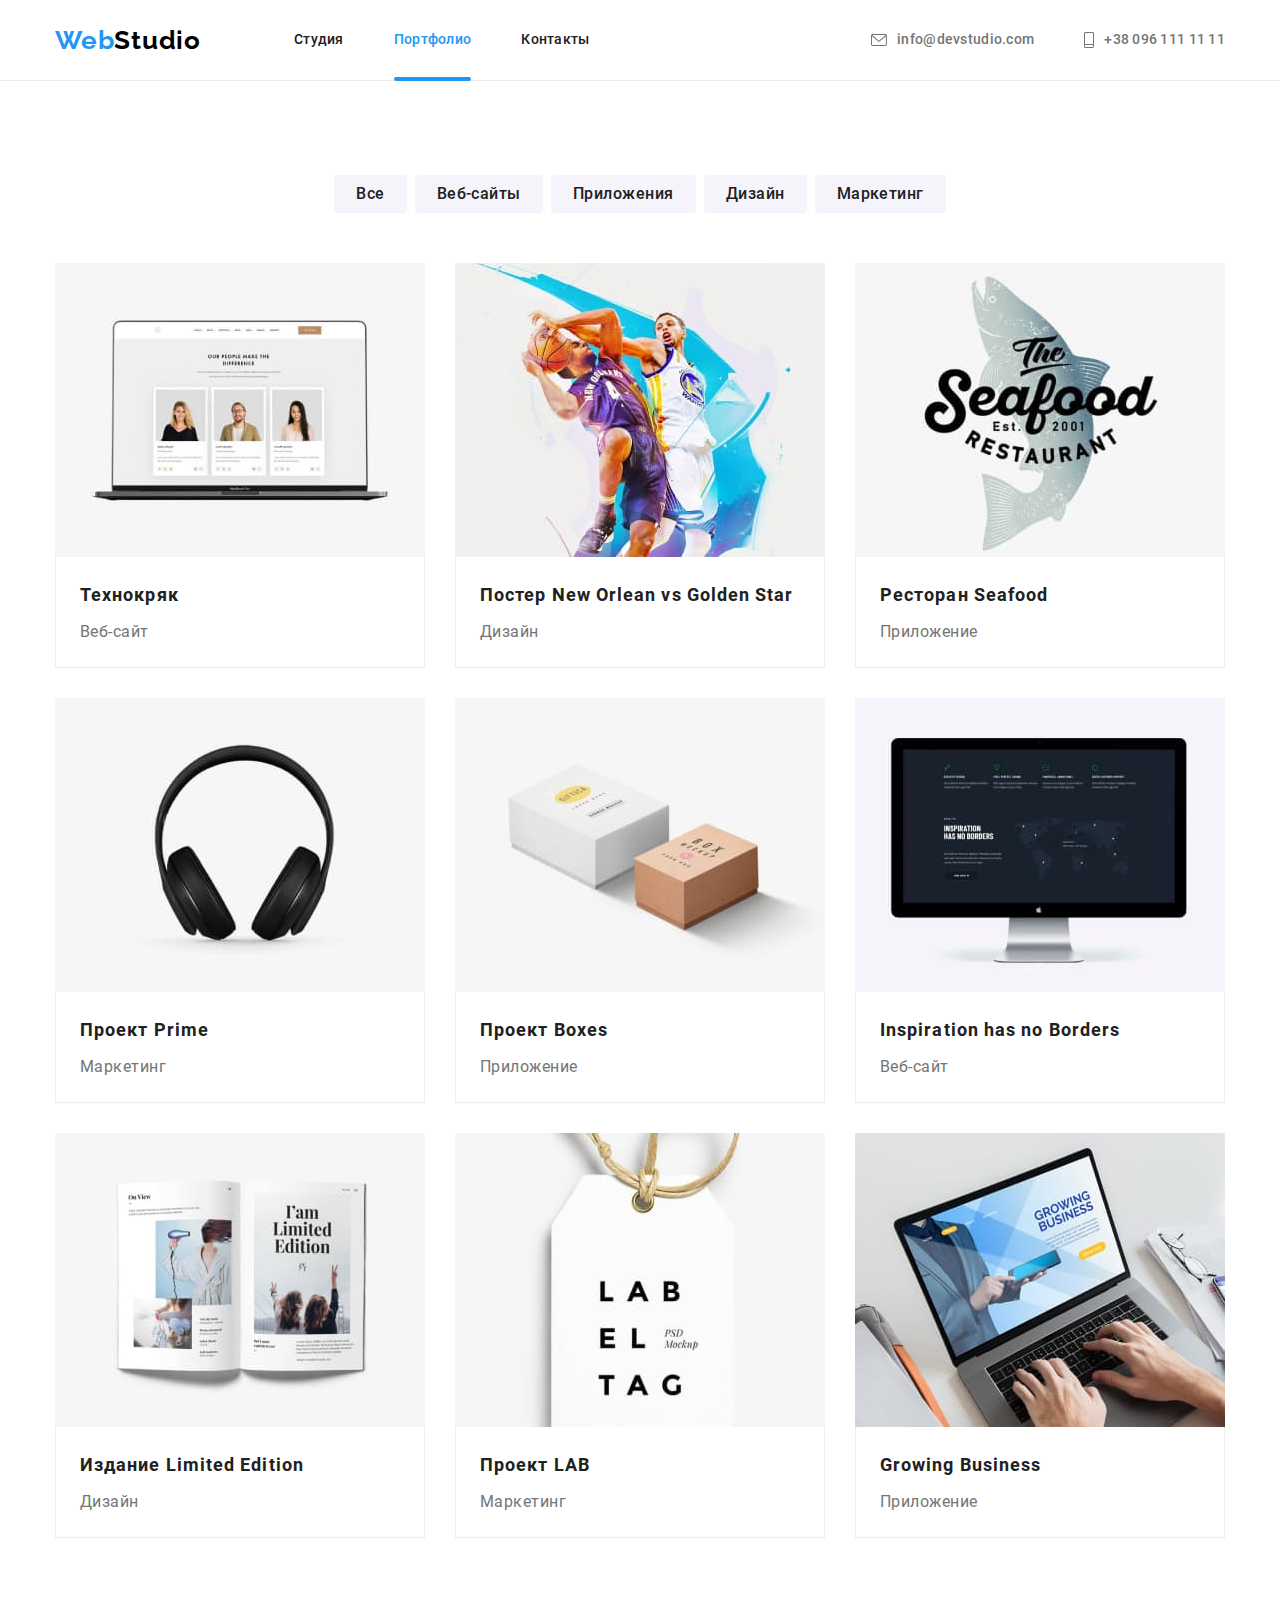
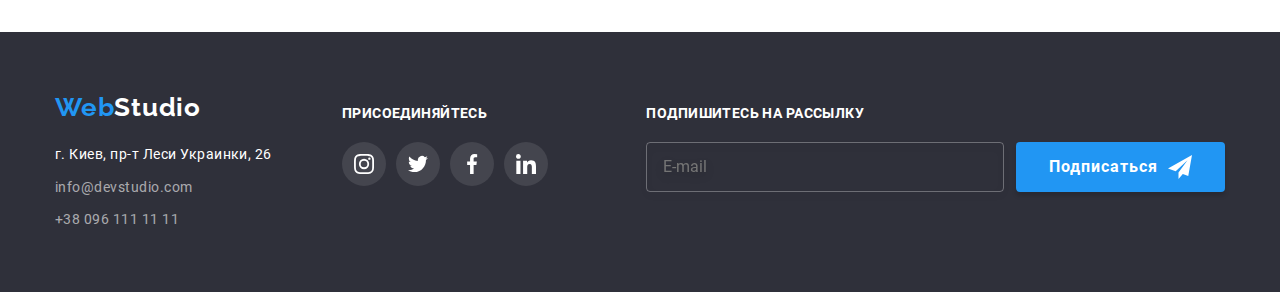
==== commit 17d88f28: "add local fonts" ====
--- a/portfolio.html
+++ b/portfolio.html
@@ -4,11 +4,11 @@
     <meta charset="UTF-8" />
     <meta name="viewport" content="width=device-width, initial-scale=1.0" />
     <title>Portfolio</title>
-    <link rel="preconnect" href="https://fonts.gstatic.com" />
+    <!-- <link rel="preconnect" href="https://fonts.gstatic.com" />
     <link
       href="https://fonts.googleapis.com/css2?family=Raleway:wght@700&family=Roboto:wght@400;500;700;900&display=swap"
       rel="stylesheet"
-    />
+    /> -->
     <!-- <link
       href="https://cdnjs.cloudflare.com/ajax/libs/modern-normalize/1.0.0/modern-normalize.min.css"
     /> -->
--- a/css/main.min.css
+++ b/css/main.min.css
@@ -1,3 +1,3 @@
-/*! modern-normalize v1.0.0 | MIT License | https://github.com/sindresorhus/modern-normalize */*,*::before,*::after{box-sizing:border-box}:root{-moz-tab-size:4;tab-size:4}html{line-height:1.15;-webkit-text-size-adjust:100%}body{margin:0}body{font-family:system-ui,-apple-system,"Segoe UI",Roboto,Helvetica,Arial,sans-serif,"Apple Color Emoji","Segoe UI Emoji"}hr{height:0;color:inherit}abbr[title]{text-decoration:underline dotted}b,strong{font-weight:bolder}code,kbd,samp,pre{font-family:ui-monospace, SFMono-Regular, Consolas, "Liberation Mono", Menlo,+@font-face{font-family:Raleway;src:url(../../fonts/Raleway-Bold.ttf);font-weight:700;font-style:normal}@font-face{font-family:Roboto;src:url(../../fonts/Roboto-Regular.ttf);font-weight:400;font-style:normal}@font-face{font-family:Roboto;src:url(../../fonts/Roboto-Medium.ttf);font-weight:500;font-style:normal}@font-face{font-family:Roboto;src:url(../../fonts/Roboto-Bold.ttf);font-weight:700;font-style:normal}@font-face{font-family:Roboto;src:url(../../fonts/Roboto-Black.ttf);font-weight:900;font-style:normal}/*! modern-normalize v1.0.0 | MIT License | https://github.com/sindresorhus/modern-normalize */*,*::before,*::after{box-sizing:border-box}:root{-moz-tab-size:4;tab-size:4}html{line-height:1.15;-webkit-text-size-adjust:100%}body{margin:0}body{font-family:system-ui,-apple-system,"Segoe UI",Roboto,Helvetica,Arial,sans-serif,"Apple Color Emoji","Segoe UI Emoji"}hr{height:0;color:inherit}abbr[title]{text-decoration:underline dotted}b,strong{font-weight:bolder}code,kbd,samp,pre{font-family:ui-monospace, SFMono-Regular, Consolas, "Liberation Mono", Menlo,  monospace;font-size:1em}small{font-size:80%}sub,sup{font-size:75%;line-height:0;position:relative;vertical-align:baseline}sub{bottom:-0.25em}sup{top:-0.5em}table{text-indent:0;border-color:inherit}button,input,optgroup,select,textarea{font-family:inherit;font-size:100%;line-height:1.15;margin:0}button,select{text-transform:none}button,[type="button"],[type="reset"],[type="submit"]{-webkit-appearance:button}::-moz-focus-inner{border-style:none;padding:0}:-moz-focusring{outline:1px dotted ButtonText}:-moz-ui-invalid{box-shadow:none}legend{padding:0}progress{vertical-align:baseline}::-webkit-inner-spin-button,::-webkit-outer-spin-button{height:auto}[type="search"]{-webkit-appearance:textfield;outline-offset:-2px}::-webkit-search-decoration{-webkit-appearance:none}::-webkit-file-upload-button{-webkit-appearance:button;font:inherit}summary{display:list-item}.visually-hidden{position:absolute;width:1px;height:1px;margin:-1px;border:0;padding:0;clip:rect(0 0 0 0);overflow:hidden}.site-nav,.site-nav .item,.contacts.list,.features-list,.list.doing,.team-list,.clients-list,.address-item,.footer-list,.list.filter,.list.projects{padding:0;margin:0;list-style:none}.section-title,.features-title,.employee-title,.work-title{margin-top:0px;color:#212121;text-align:center}html{box-sizing:border-box}*,*::before,*::after{box-sizing:inherit}.container{margin-left:auto;margin-right:auto;width:1200px;padding-left:15px;padding-right:15px}body{margin:0;background-color:#fff;color:#757575;font-family:roboto, sans-serif;font-weight:400;letter-spacing:0.03em}img{display:block;max-width:100%;height:auto}a{display:block;text-decoration:none}section{padding-bottom:94px}.section-title{margin-bottom:50px;font-weight:700;font-size:36px;line-height:1.16}.button{display:inline-block;height:50px;min-width:200px;padding:10px 32px 9px;text-align:center;font-weight:700;font-size:16px;line-height:1.88;letter-spacing:.06em;font-family:Roboto;color:#fff;background-color:#2196f3;box-shadow:0px 4px 4px rgba(0,0,0,0.15);border:1px solid transparent;border-radius:4px;cursor:pointer;transition:background-color 250ms cubic-bezier(0.4, 0, 0.2, 1)}.button:hover,.button:focus{background-color:#188ce8}.button.subscribe{display:inline-flex;align-items:center;justify-content:center}header{border-bottom:1px solid #ececec}header>.container,nav{display:flex;align-items:center;justify-content:center}.contacts-icon{display:block;margin-right:10px}.contacts-top{display:flex;align-items:center;justify-content:center;padding:32px 0px;fill:#757575;transition:all 250ms cubic-bezier(0.4, 0, 0.2, 1)}.contacts-top:hover,.contacts-top:focus{fill:#2196f3}.site-nav{display:flex;margin-left:93px}.site-nav a{color:#212121;font-weight:500;font-size:14px;line-height:1.14;letter-spacing:.02em;font-family:Roboto}.site-nav .item:not(:last-child){margin-right:50px}.link{padding-top:32px;padding-bottom:32px;transition:color 250ms cubic-bezier(0.4, 0, 0.2, 1)}.site-nav .link:hover,.site-nav .link:focus,.site-nav .link.current,.contacts a:hover,.contacts a:focus{color:#2196f3}.link.current{position:relative}.site-nav .link.current::after{content:"";display:block;width:100%;height:4px;position:absolute;bottom:-1px;background:#2196f3;border-radius:2px}.contacts.list .item+.item{margin-left:50px}.contacts a{color:#757575;font-style:normal;font-weight:500;font-size:14px;line-height:1.14;letter-spacing:.02em;font-family:Roboto}.contacts.list{display:flex;align-items:center;justify-content:center}.container>address{margin-left:auto}.logo{color:#2196f3;font-weight:700;font-size:26px;line-height:1.19;letter-spacing:.03em;font-family:raleway}.logo.footer{display:block;margin-bottom:20px}.primary-logo{color:#000000}.secondary-logo{color:#fff}.hero{max-width:1600px;height:600px;margin-left:auto;margin-right:auto;padding-top:200px;padding-bottom:200px;background-color:#2f303a;text-align:center;background-image:linear-gradient(to right, rgba(47,48,58,0.4), rgba(47,48,58,0.4)),url(../images/Hero-image.jpg);background-repeat:no-repeat;background-position:center;background-size:cover}.hero-title{margin-top:0px;margin-bottom:30px;color:#fff;font-weight:900;font-size:44px;line-height:1.36;letter-spacing:.06em;font-family:Roboto;text-transform:uppercase}.section.features{padding-top:94px}.features-title{font-weight:700;font-size:14px;line-height:1.14;letter-spacing:.03em;font-family:Roboto;text-transform:uppercase;text-align:left}.features-item{width:270px;font-size:14px;line-height:1.71}.features-item:not(:last-child){margin-right:30px}.features-item p{margin-top:0px}.features-item h3{margin-bottom:10px}.features-icon{display:flex;align-items:center;justify-content:center;width:270px;height:120px;margin-bottom:30px;background-color:#f5f4fa;border-radius:4px}.features-list{display:flex;flex-wrap:wrap}.list.doing{display:flex;flex-wrap:wrap}.item.doing{margin-right:30px;position:relative}.item.doing:nth-child(3){margin-right:0px}.doing-description{display:block;padding-top:27px;width:100%;height:70px;position:absolute;bottom:0px;background:rgba(47,48,58,0.8);color:#fff;font-weight:700;font-size:14px;line-height:1.14;letter-spacing:.03em;font-family:Roboto;text-align:center;text-transform:uppercase}.section-team{padding-top:94px;background-color:#f5f4fa}.team-list{display:flex;flex-wrap:wrap}.team-list img{margin-bottom:30px}.team-list h3{margin-bottom:10px}.team-list p{margin-top:0px;margin-bottom:16px;text-align:center;font-size:16px;line-height:1.19}.team-list>li{margin-right:30px;background-color:#fff;box-shadow:0px 1px 3px rgba(0,0,0,0.12),0px 1px 1px rgba(0,0,0,0.14),0px 2px 1px rgba(0,0,0,0.2);border-radius:0px 0px 4px 4px}.team-list>li:nth-child(4){margin-right:0px}.employee-title{font-weight:500;font-size:16px;line-height:1.19;letter-spacing:.03em;font-family:Roboto}.social-list{display:flex;padding:0px;margin-bottom:30px;justify-content:center}.socials{display:inline-flex}.socials:not(:last-child){margin-right:10px}.social-link{display:flex;align-items:center;justify-content:center;width:44px;height:44px;border-radius:50%;fill:#afb1b8;transition:all 250ms cubic-bezier(0.4, 0, 0.2, 1)}.social-link:hover,.social-link:focus{cursor:pointer;background-color:#2196f3;border-radius:50%;fill:#fff}.section.clients{padding-top:94px}.clients-list{display:flex}.clients-item:not(:last-child){margin-right:30px}.clients-link{display:inline-flex;align-items:center;justify-content:center;flex-wrap:wrap;width:170px;height:90px;border:1px solid #afb1b8;border-radius:4px;fill:#afb1b8;transition:all 250ms cubic-bezier(0.4, 0, 0.2, 1)}.clients-link:hover,.clients-link:focus{cursor:pointer;border:1px solid #2196f3;fill:#2196f3}.container.footer{display:flex}.container-footer{display:inline-block;margin-right:70px}.container-footer.subscribe{margin-left:auto;margin-right:0px}footer{padding-top:60px;padding-bottom:60px;background-color:#2f303a}li .address{color:rgba(255,255,255,0.6);font-style:normal;font-size:14px;line-height:1.71}.address-item{padding-bottom:0px}.address-item:not(:last-child){padding-bottom:9px}.social-list.footer{margin:0}li .primary{color:#fff}.social-link.footer{fill:#fff;background:rgba(255,255,255,0.1);border-radius:50%}.social-link.footer:hover,.social-link.footer:focus{background:#2196f3}.container-footer>p{margin-bottom:20px;text-transform:uppercase;font-weight:700;font-size:14px;line-height:1.14;letter-spacing:.03em;font-family:Roboto;color:#fff}.subscribe-icon{margin-left:10px;fill:#fff}.list.filter{display:flex;align-items:center;justify-content:center;margin-bottom:50px}.list.filter>li:not(:last-child){margin-right:8px}.filter-button{padding:6px 22px;text-align:center;font-family:roboto, sans-serif;color:#212121;font-weight:500;font-size:16px;line-height:1.62;letter-spacing:.03em;font-family:Roboto;background-color:#f5f4fa;border-radius:4px;border-style:none;cursor:pointer;transition:all 250ms cubic-bezier(0.4, 0, 0.2, 1)}.filter-button:hover,.filter-button:focus{color:#fff;background-color:#2196f3;box-shadow:0px 3px 1px rgba(0,0,0,0.1),0px 1px 2px rgba(0,0,0,0.08),0px 2px 2px rgba(0,0,0,0.12)}.list.projects{display:flex;flex-wrap:wrap}.projects a{color:#757575;transition:250ms cubic-bezier(0.4, 0, 0.2, 1)}.projects a:hover,.projects a:focus{box-shadow:0px 1px 1px rgba(0,0,0,0.12),0px 4px 4px rgba(0,0,0,0.06),1px 4px 6px rgba(0,0,0,0.16)}.project{box-sizing:border-box;width:370px;margin-right:30px;margin-bottom:30px;background-color:#fff}.project:nth-child(3n){margin-right:0px}.work-title{margin-bottom:4px;text-align:left;font-weight:700;font-size:18px;line-height:2;letter-spacing:.06em;font-family:Roboto}.project-description{margin-top:0px;margin-bottom:0px;font-size:16px;line-height:1.87}.section.portfolio{padding-top:94px;padding-bottom:64px}.portfolio-description{padding:20px 24px;background-color:#fff;border-right:1px solid #eee;border-bottom:1px solid #eee;border-left:1px solid #eee}.image-content{position:relative;overflow:hidden}.image-text{position:absolute;top:0;left:0;opacity:0;transform:translateY(100%);transition:250ms cubic-bezier(0.4, 0, 0.2, 1);width:100%;height:100%;margin:0px;padding:63px 24px;overflow:hidden;background:rgba(33,150,243,0.9);color:#fff;font-weight:400;font-size:18px;line-height:1.56;letter-spacing:.03em;font-family:Roboto}.projects a:hover .image-text,.projects a:focus .image-text{opacity:1;transform:translateY(0)}.backdrop{position:fixed;top:0;left:0;width:100%;height:100%;opacity:1;transition:opacity 250ms cubic-bezier(0.4, 0, 0.2, 1);background:rgba(0,0,0,0.2)}.backdrop.is-hidden{opacity:0;pointer-events:none}.modal{position:absolute;top:50%;left:50%;width:528px;height:581px;padding:40px;background:#fff;box-shadow:0px 1px 3px rgba(0,0,0,0.12),0px 1px 1px rgba(0,0,0,0.14),0px 2px 1px rgba(0,0,0,0.2);border-radius:4px;text-align:center;transform:translate(-50%, -50%) scale(1);transition:transform 250ms cubic-bezier(0.4, 0, 0.2, 1)}.backdrop.is-hidden .modal{transform:translate(-50%, -50%) scale(1.1)}.modal-button{position:absolute;display:flex;align-items:center;justify-content:center;top:8px;right:8px;padding:0px;margin:0px;width:30px;height:30px;background:#fff;border:1px solid rgba(0,0,0,0.1);border-radius:50%;cursor:pointer;transition:fill 250ms cubic-bezier(0.4, 0, 0.2, 1)}.modal-button:hover,.modal-button:focus{fill:#2196f3}.form-title{display:block;margin-bottom:12px;text-align:center;font-weight:700;font-size:20px;line-height:1.15;letter-spacing:.03em;font-family:Roboto;color:#212121}.form-field{position:relative;margin-bottom:10px;display:flex;flex-direction:column;text-align:start}.form-field.textarea{margin-bottom:20px}.form-field label{margin-bottom:4px}.form-field input{box-sizing:border-box;height:40px;padding-left:42px;border-radius:4px;border:1px solid rgba(33,33,33,0.2)}.form-field .footer-input{width:358px;height:50px;margin-right:12px;padding-left:16px;background:none;border:1px solid rgba(255,255,255,0.3);box-sizing:border-box;filter:drop-shadow(0px 4px 4px rgba(0,0,0,0.15));border-radius:4px;color:#fff}.form-field.footer{display:flex;flex-direction:row}textarea{box-sizing:border-box;height:120px;resize:none;padding:12px 16px;border-radius:4px;border:1px solid rgba(33,33,33,0.2);font-family:roboto, sans-serif;font-weight:400;letter-spacing:0.03em}textarea:focus{outline:transparent;border-color:#2196f3;transition:border-color 250ms cubic-bezier(0.4, 0, 0.2, 1)}.form-label{font-weight:400;font-size:12px;line-height:1.17;letter-spacing:.01em;font-family:Roboto;color:#757575;cursor:pointer}.label{cursor:pointer}.form-field textarea::placeholder{font-weight:400;font-size:14px;line-height:1.14;letter-spacing:.03em;font-family:Roboto;color:rgba(117,117,117,0.5)}.form-icon{display:inline-block;position:absolute;left:12px;bottom:11px;transition:fill 250ms cubic-bezier(0.4, 0, 0.2, 1)}.form-input:focus ~ .form-icon{fill:#2196f3}.form-input:focus{outline:transparent;border-color:#2196f3;transition:border-color 250ms cubic-bezier(0.4, 0, 0.2, 1)}.accept{display:inline-flex;margin-bottom:30px;font-size:14px}.accept-link{display:inline;text-decoration:underline;margin-left:4px;color:#2196f3}.checkbox{position:absolute;width:1px;height:1px;margin:-1px;border:0;padding:0;clip:rect(0 0 0 0);overflow:hidden}.label{position:relative;display:inline-flex}.check-icon{display:inline-block;width:16px;height:15px;margin-right:8px;border:2px solid #212121;border-radius:2px;transition:250ms cubic-bezier(0.4, 0, 0.2, 1)}.checkbox:checked ~ .check-icon{background-color:#2196f3;border-color:#2196f3}.check-svg{position:absolute;top:0px;left:0px;opacity:0;transition:opacity 250ms cubic-bezier(0.4, 0, 0.2, 1)}.checkbox:checked ~ .check-svg{opacity:1}
 /*# sourceMappingURL=main.min.css.map */